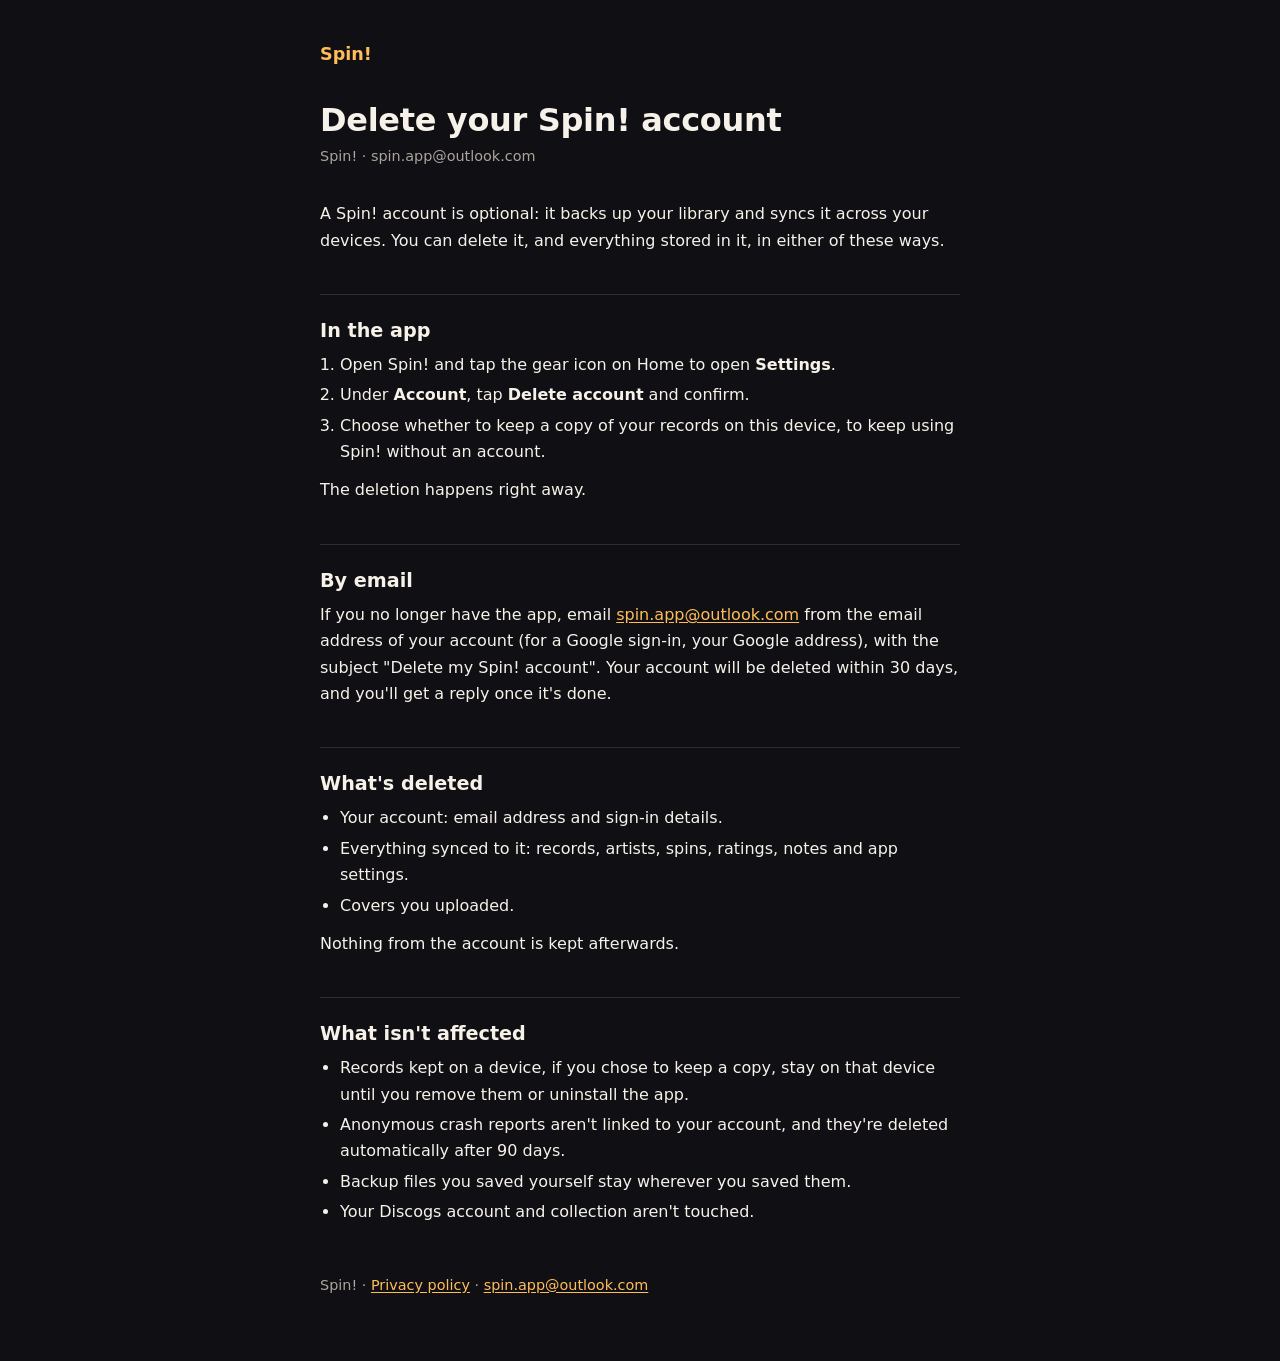
==== delete-account/index.html @ 14f2582c "Update the pages (2026-10-09)" ====
<!doctype html>
<html lang="en">
<head>
  <meta charset="utf-8">
  <meta name="viewport" content="width=device-width, initial-scale=1">
  <title>Delete your account · Spin!</title>
  <meta name="description" content="How to delete your Spin! account and the data in it.">
  <link rel="stylesheet" href="../assets/site.css">
</head>
<body>
<main>
  <a class="brand" href="../privacy/">Spin!</a>

  <h1>Delete your Spin! account</h1>
  <p class="updated">Spin! · spin.app@outlook.com</p>

  <p>
    A Spin! account is optional: it backs up your library and syncs it across your devices. You can
    delete it, and everything stored in it, in either of these ways.
  </p>

  <h2>In the app</h2>
  <ol>
    <li>Open Spin! and tap the gear icon on Home to open <strong>Settings</strong>.</li>
    <li>Under <strong>Account</strong>, tap <strong>Delete account</strong> and confirm.</li>
    <li>Choose whether to keep a copy of your records on this device, to keep using Spin! without an account.</li>
  </ol>
  <p>The deletion happens right away.</p>

  <h2>By email</h2>
  <p>
    If you no longer have the app, email
    <a href="mailto:spin.app@outlook.com?subject=Delete%20my%20Spin!%20account">spin.app@outlook.com</a>
    from the email address of your account (for a Google sign-in, your Google address), with the
    subject "Delete my Spin! account". Your account will be deleted within 30 days, and you'll get a
    reply once it's done.
  </p>

  <h2>What's deleted</h2>
  <ul>
    <li>Your account: email address and sign-in details.</li>
    <li>Everything synced to it: records, artists, spins, ratings, notes and app settings.</li>
    <li>Covers you uploaded.</li>
  </ul>
  <p>Nothing from the account is kept afterwards.</p>

  <h2>What isn't affected</h2>
  <ul>
    <li>
      Records kept on a device, if you chose to keep a copy, stay on that device until you remove
      them or uninstall the app.
    </li>
    <li>
      Anonymous crash reports aren't linked to your account, and they're deleted automatically after
      90 days.
    </li>
    <li>Backup files you saved yourself stay wherever you saved them.</li>
    <li>Your Discogs account and collection aren't touched.</li>
  </ul>

  <footer>
    Spin! · <a href="../privacy/">Privacy policy</a> ·
    <a href="mailto:spin.app@outlook.com">spin.app@outlook.com</a>
  </footer>
</main>
</body>
</html>
---- assets/site.css ----
/* Spin!'s public pages (privacy policy, account deletion): the app's dark colors and Inter,
   bundled so nothing is fetched from elsewhere. One readable column, no decoration. */
@font-face {
  font-family: 'Inter';
  font-style: normal;
  font-weight: 100 900;
  font-display: swap;
  src: url('inter-latin-wght-normal.woff2') format('woff2');
  unicode-range: U+0000-00FF, U+0131, U+0152-0153, U+02BB-02BC, U+02C6, U+02DA, U+02DC, U+0304, U+0308, U+0329, U+2000-206F, U+20AC, U+2122, U+2191, U+2193, U+2212, U+2215, U+FEFF, U+FFFD;
}

@font-face {
  font-family: 'Inter';
  font-style: normal;
  font-weight: 100 900;
  font-display: swap;
  src: url('inter-latin-ext-wght-normal.woff2') format('woff2');
  unicode-range: U+0100-02BA, U+02BD-02C5, U+02C7-02CC, U+02CE-02D7, U+02DD-02FF, U+0304, U+0308, U+0329, U+1D00-1DBF, U+1E00-1E9F, U+1EF2-1EFF, U+2020, U+20A0-20AB, U+20AD-20C0, U+2113, U+2C60-2C7F, U+A720-A7FF;
}

:root {
  --bg: #101014;
  --ink: #f7f2e9;
  --muted: #aaa49a;
  --border: rgba(255, 255, 255, 0.12);
  --accent: #ffbd59;
  color-scheme: dark;
}

* {
  box-sizing: border-box;
}

html {
  -webkit-text-size-adjust: 100%;
}

body {
  margin: 0;
  background: var(--bg);
  color: var(--ink);
  font: 400 1rem/1.65 'Inter', system-ui, -apple-system, 'Segoe UI', Roboto, sans-serif;
}

main {
  max-width: 42rem;
  margin: 0 auto;
  padding: 40px 16px 64px;
}

.brand {
  display: inline-block;
  margin-bottom: 32px;
  color: var(--accent);
  font-weight: 800;
  font-size: 1.1rem;
  text-decoration: none;
}

h1 {
  margin: 0;
  font-size: 2rem;
  line-height: 1.2;
  letter-spacing: -0.01em;
}

.updated {
  margin: 6px 0 32px;
  color: var(--muted);
  font-size: 0.9rem;
}

h2 {
  margin: 40px 0 8px;
  padding-top: 24px;
  border-top: 1px solid var(--border);
  font-size: 1.2rem;
  line-height: 1.3;
}

h3 {
  margin: 24px 0 4px;
  font-size: 1rem;
}

p,
ul,
ol {
  margin: 0 0 12px;
}

ul,
ol {
  padding-left: 1.25rem;
}

li + li {
  margin-top: 4px;
}

a {
  color: var(--accent);
  text-underline-offset: 2px;
}

strong {
  font-weight: 650;
}

.summary {
  padding: 16px 20px;
  border: 1px solid var(--border);
  border-radius: 12px;
}

.summary ul {
  margin: 0;
}

footer {
  margin-top: 48px;
  color: var(--muted);
  font-size: 0.9rem;
}
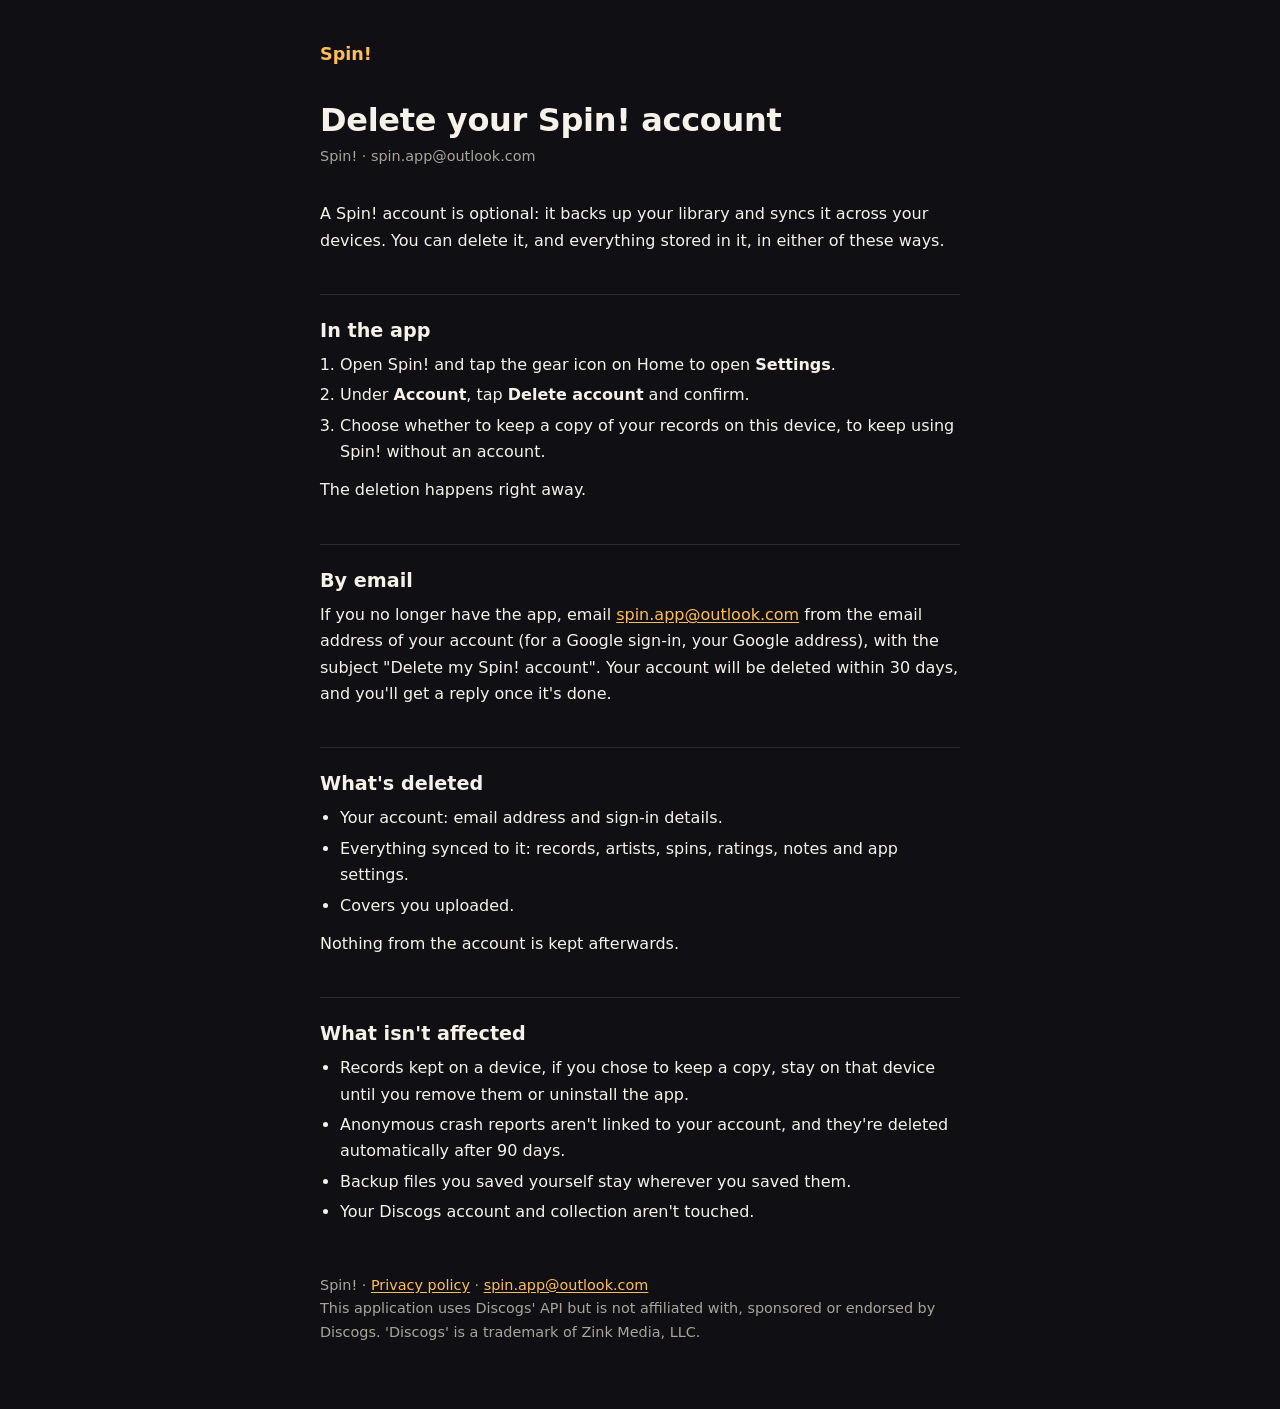
==== commit d22637ea: "Update the pages (2026-10-12)" ====
--- a/delete-account/index.html
+++ b/delete-account/index.html
@@ -61,6 +61,8 @@
   <footer>
     Spin! · <a href="../privacy/">Privacy policy</a> ·
     <a href="mailto:spin.app@outlook.com">spin.app@outlook.com</a>
+    <br>This application uses Discogs' API but is not affiliated with, sponsored or endorsed by Discogs.
+    'Discogs' is a trademark of Zink Media, LLC.
   </footer>
 </main>
 </body>
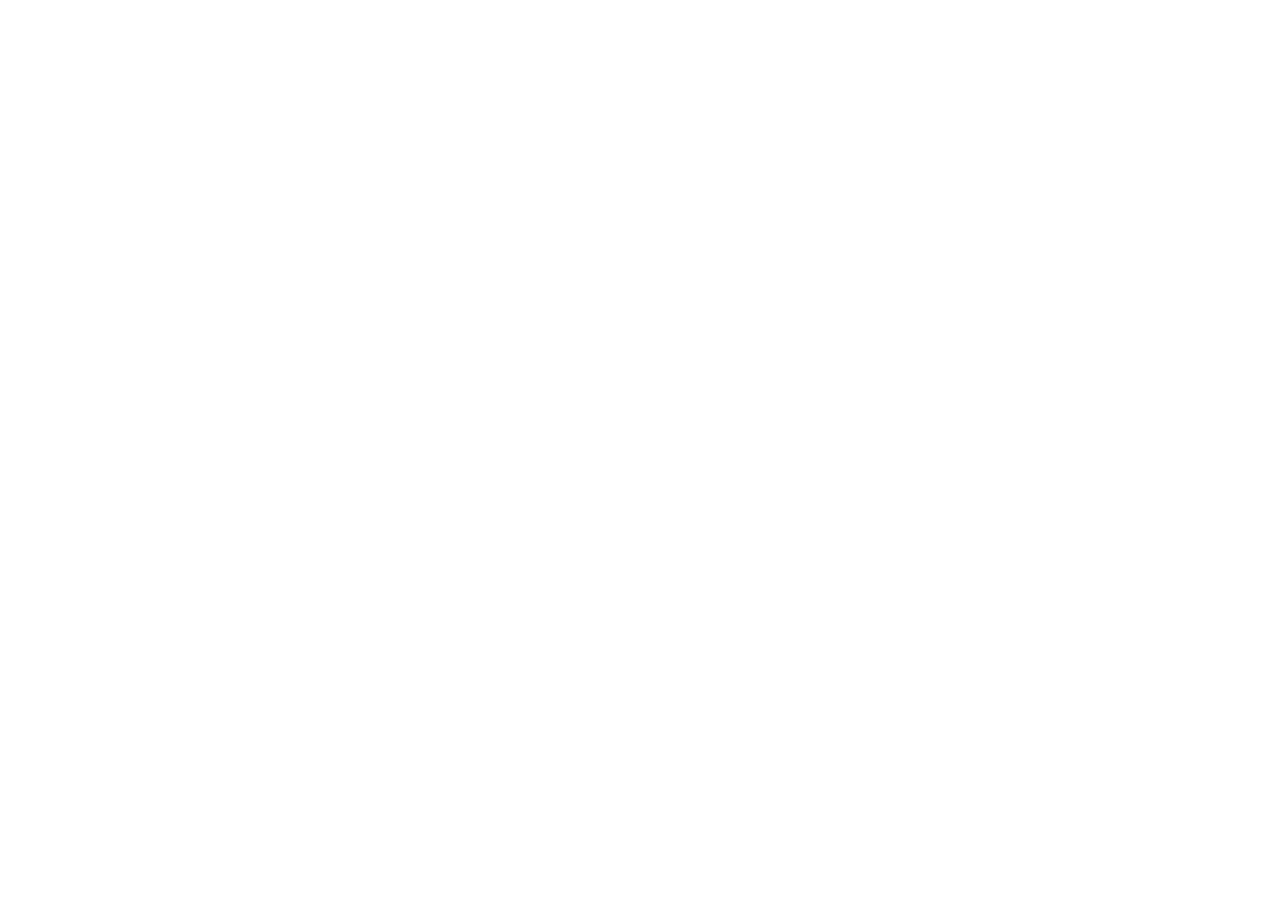
==== commit 85d5f933: "Update the pages (2026-10-29)" ====
--- a/delete-account/index.html
+++ b/delete-account/index.html
@@ -3,67 +3,11 @@
 <head>
   <meta charset="utf-8">
   <meta name="viewport" content="width=device-width, initial-scale=1">
-  <title>Delete your account · Spin!</title>
-  <meta name="description" content="How to delete your Spin! account and the data in it.">
-  <link rel="stylesheet" href="../assets/site.css">
+  <title>Spin! has moved</title>
+  <link rel="canonical" href="https://logmyspins.com/delete-account/">
+  <meta http-equiv="refresh" content="0; url=https://logmyspins.com/delete-account/">
 </head>
 <body>
-<main>
-  <a class="brand" href="../privacy/">Spin!</a>
-
-  <h1>Delete your Spin! account</h1>
-  <p class="updated">Spin! · spin.app@outlook.com</p>
-
-  <p>
-    A Spin! account is optional: it backs up your library and syncs it across your devices. You can
-    delete it, and everything stored in it, in either of these ways.
-  </p>
-
-  <h2>In the app</h2>
-  <ol>
-    <li>Open Spin! and tap the gear icon on Home to open <strong>Settings</strong>.</li>
-    <li>Under <strong>Account</strong>, tap <strong>Delete account</strong> and confirm.</li>
-    <li>Choose whether to keep a copy of your records on this device, to keep using Spin! without an account.</li>
-  </ol>
-  <p>The deletion happens right away.</p>
-
-  <h2>By email</h2>
-  <p>
-    If you no longer have the app, email
-    <a href="mailto:spin.app@outlook.com?subject=Delete%20my%20Spin!%20account">spin.app@outlook.com</a>
-    from the email address of your account (for a Google sign-in, your Google address), with the
-    subject "Delete my Spin! account". Your account will be deleted within 30 days, and you'll get a
-    reply once it's done.
-  </p>
-
-  <h2>What's deleted</h2>
-  <ul>
-    <li>Your account: email address and sign-in details.</li>
-    <li>Everything synced to it: records, artists, spins, ratings, notes and app settings.</li>
-    <li>Covers you uploaded.</li>
-  </ul>
-  <p>Nothing from the account is kept afterwards.</p>
-
-  <h2>What isn't affected</h2>
-  <ul>
-    <li>
-      Records kept on a device, if you chose to keep a copy, stay on that device until you remove
-      them or uninstall the app.
-    </li>
-    <li>
-      Anonymous crash reports aren't linked to your account, and they're deleted automatically after
-      90 days.
-    </li>
-    <li>Backup files you saved yourself stay wherever you saved them.</li>
-    <li>Your Discogs account and collection aren't touched.</li>
-  </ul>
-
-  <footer>
-    Spin! · <a href="../privacy/">Privacy policy</a> ·
-    <a href="mailto:spin.app@outlook.com">spin.app@outlook.com</a>
-    <br>This application uses Discogs' API but is not affiliated with, sponsored or endorsed by Discogs.
-    'Discogs' is a trademark of Zink Media, LLC.
-  </footer>
-</main>
+  <p>This page has moved to <a href="https://logmyspins.com/delete-account/">https://logmyspins.com/delete-account/</a>.</p>
 </body>
 </html>
